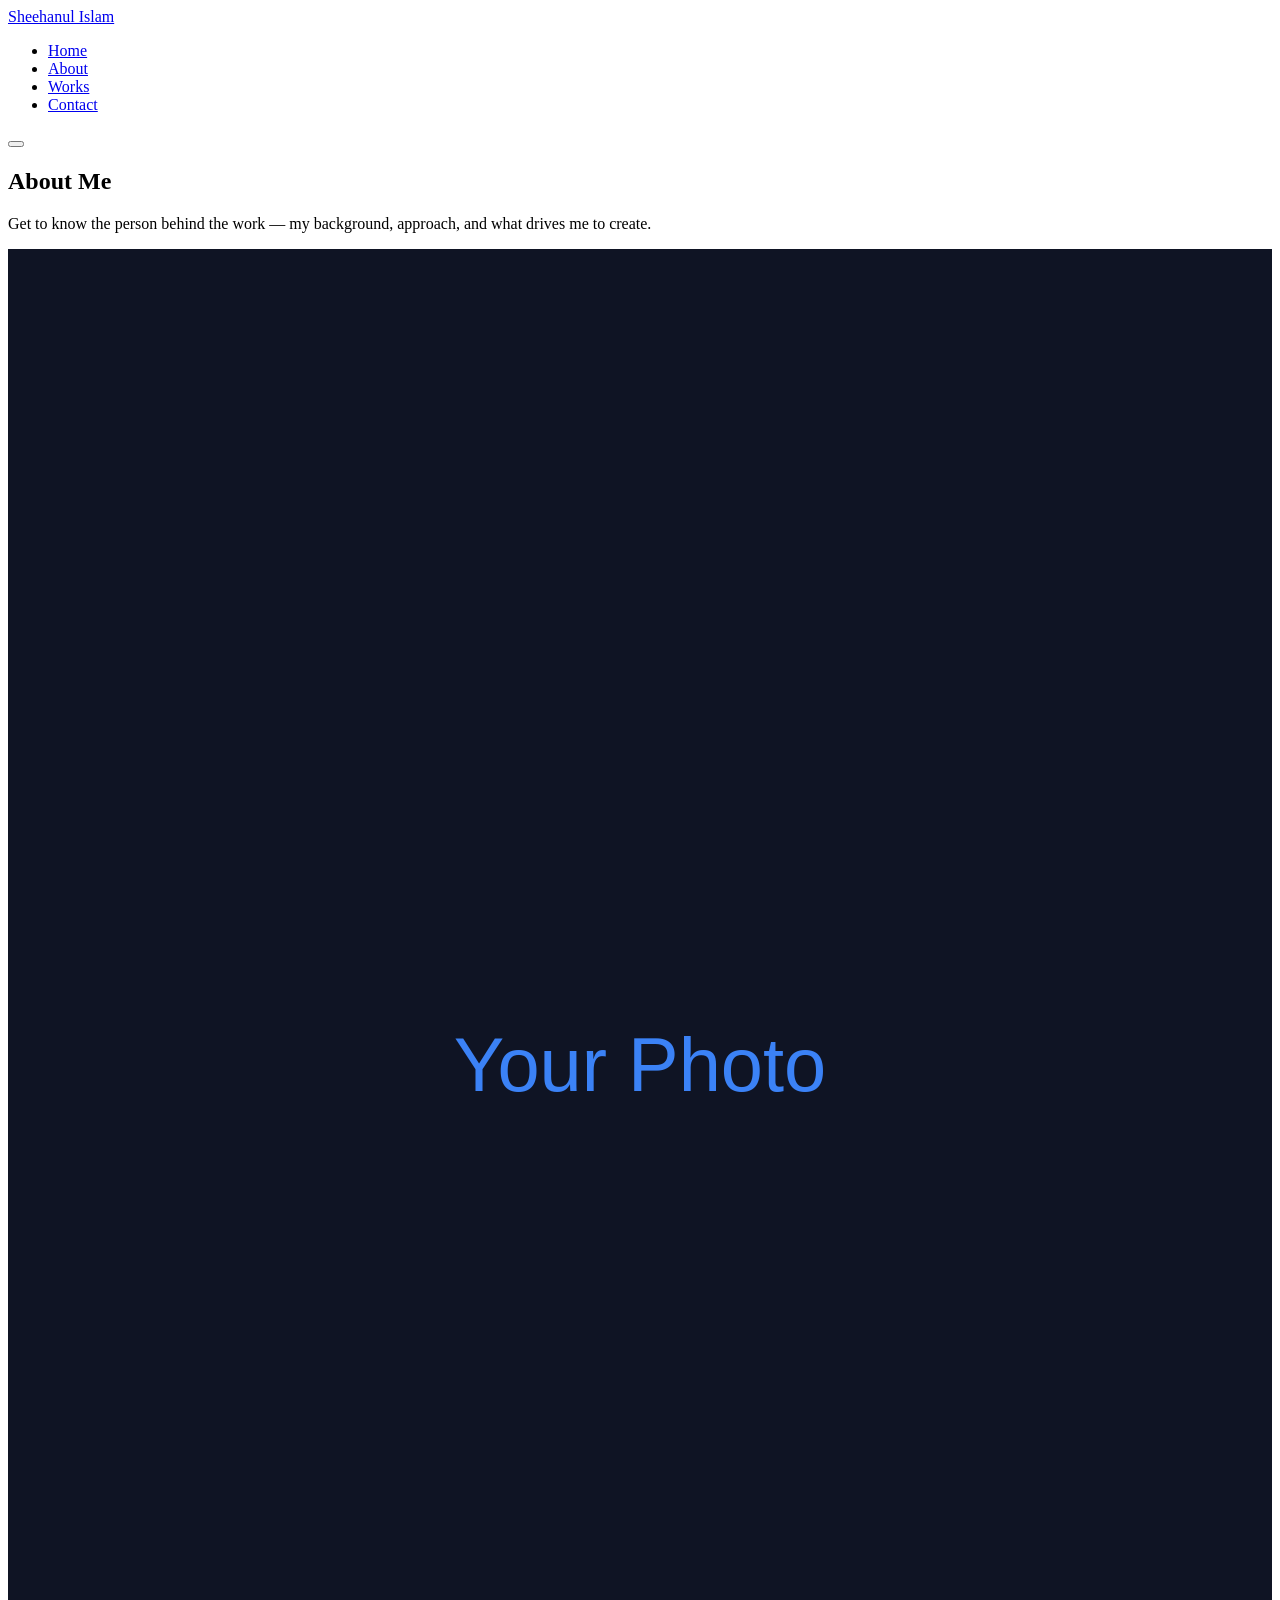
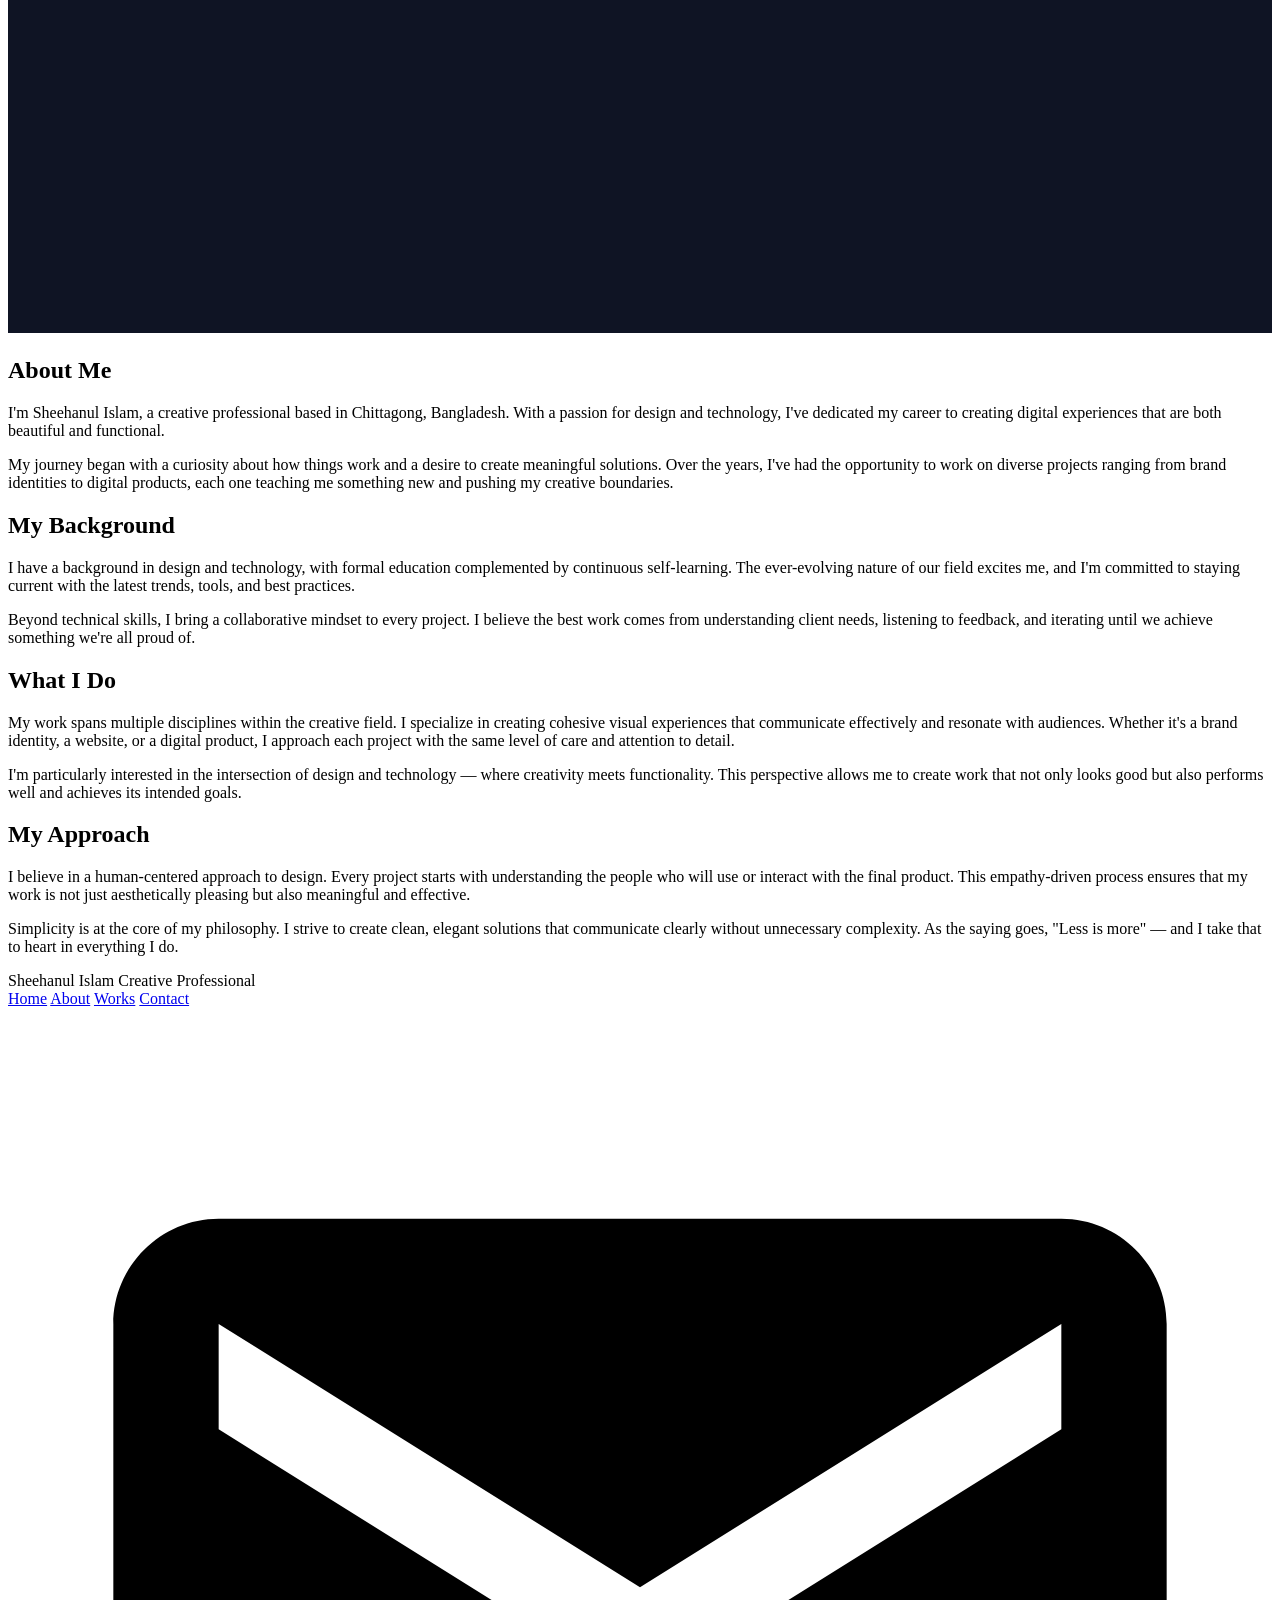
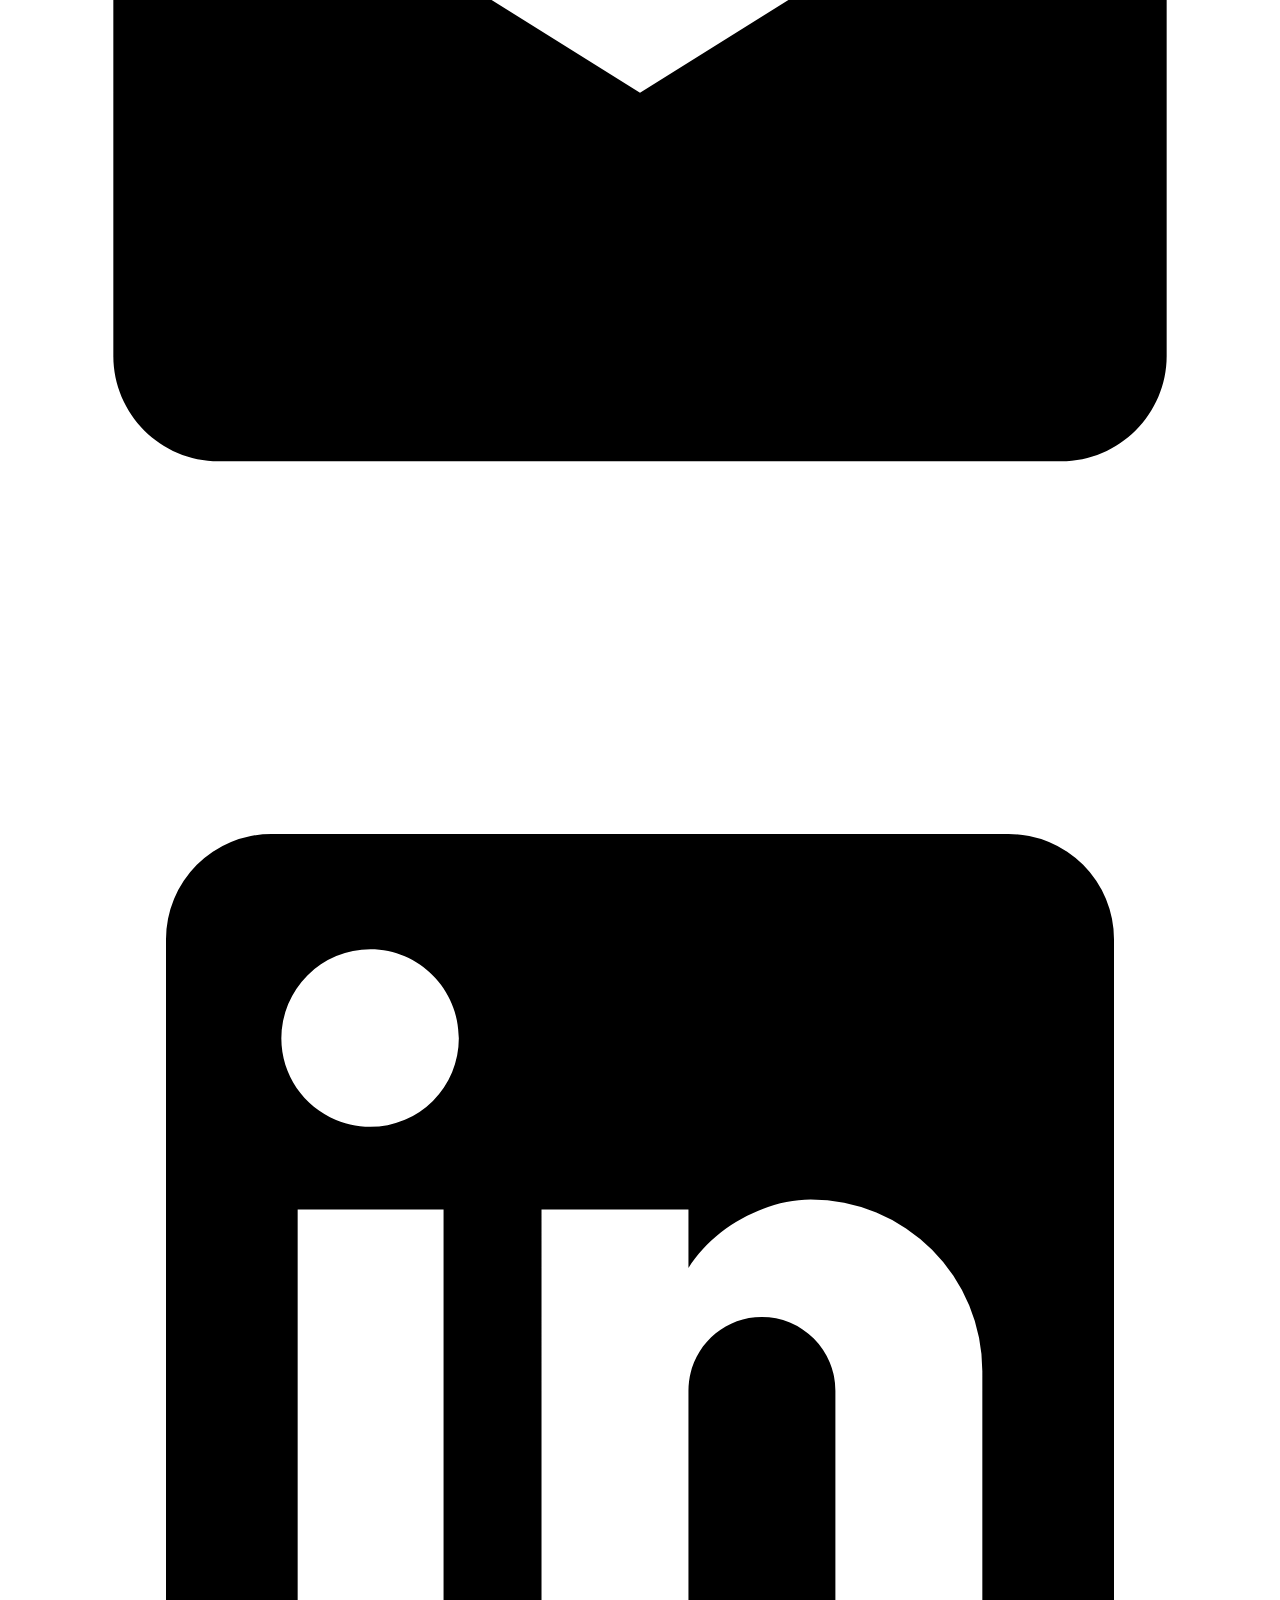
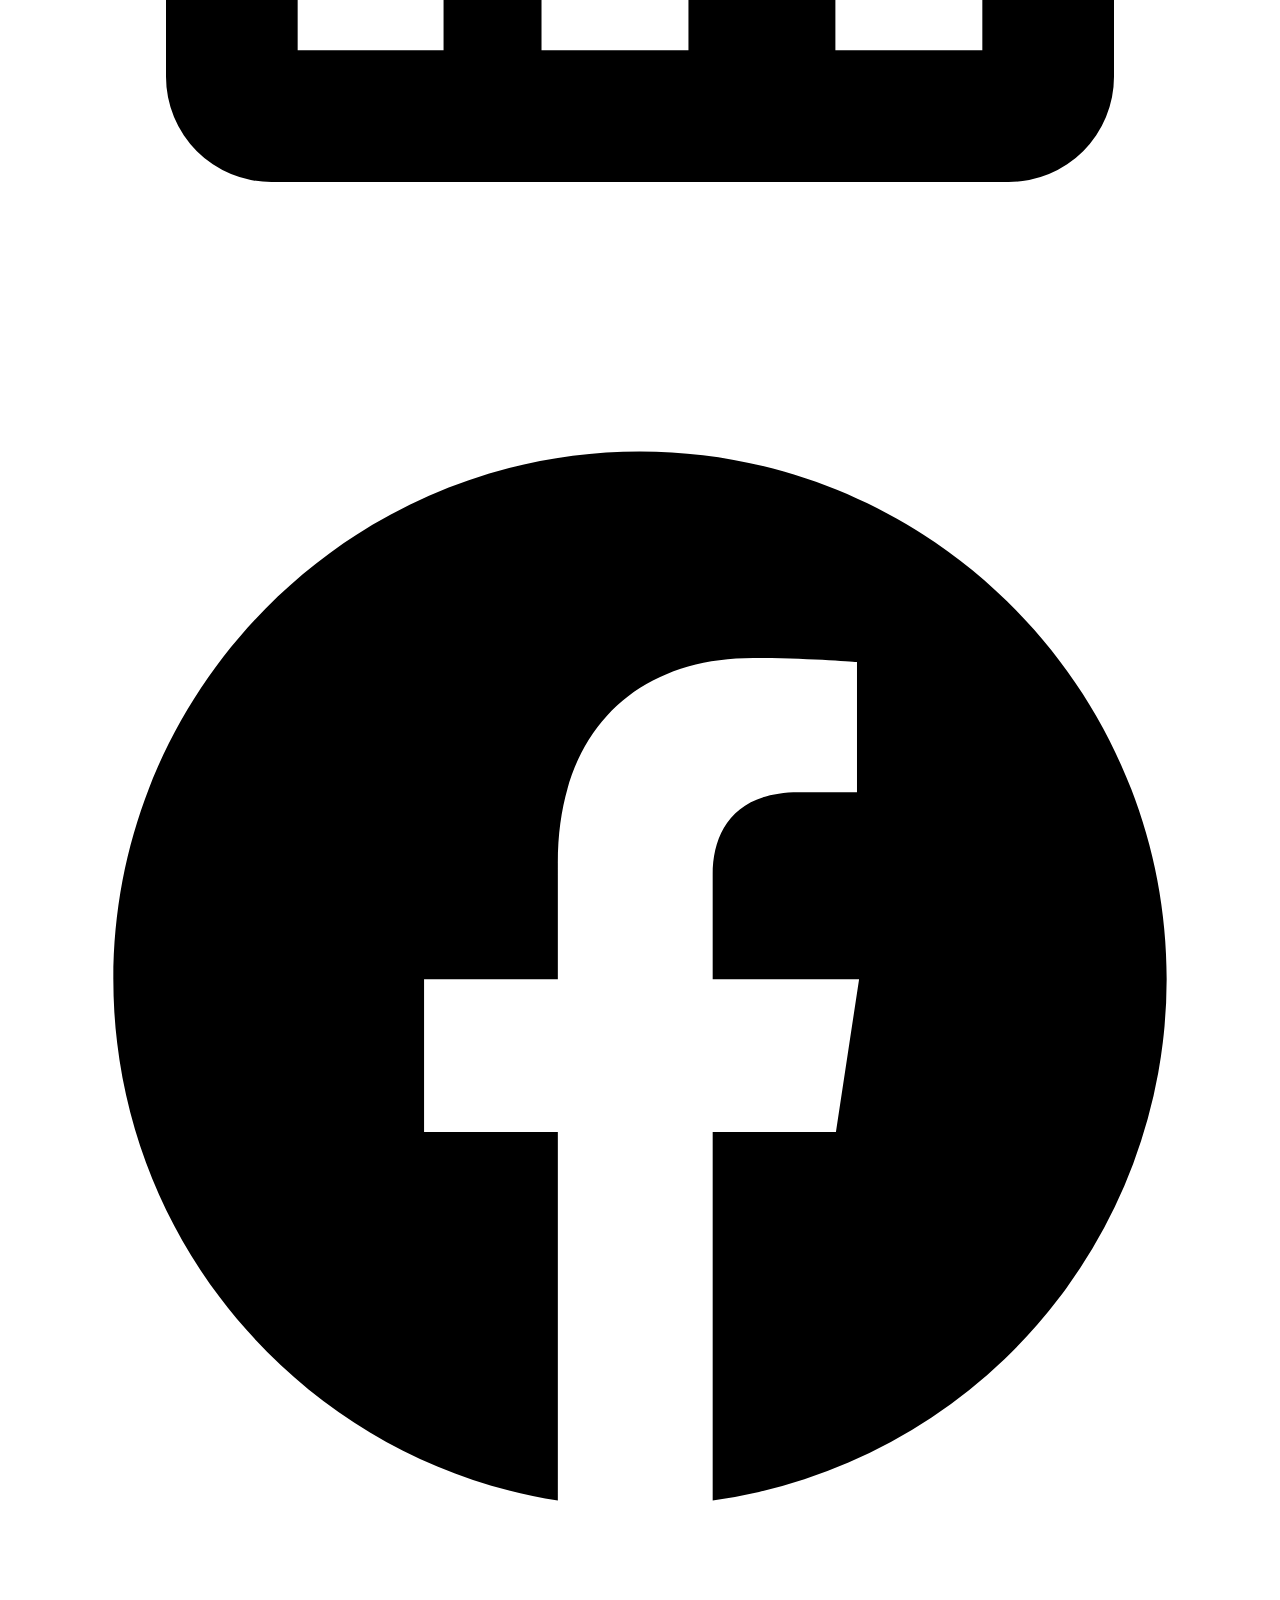
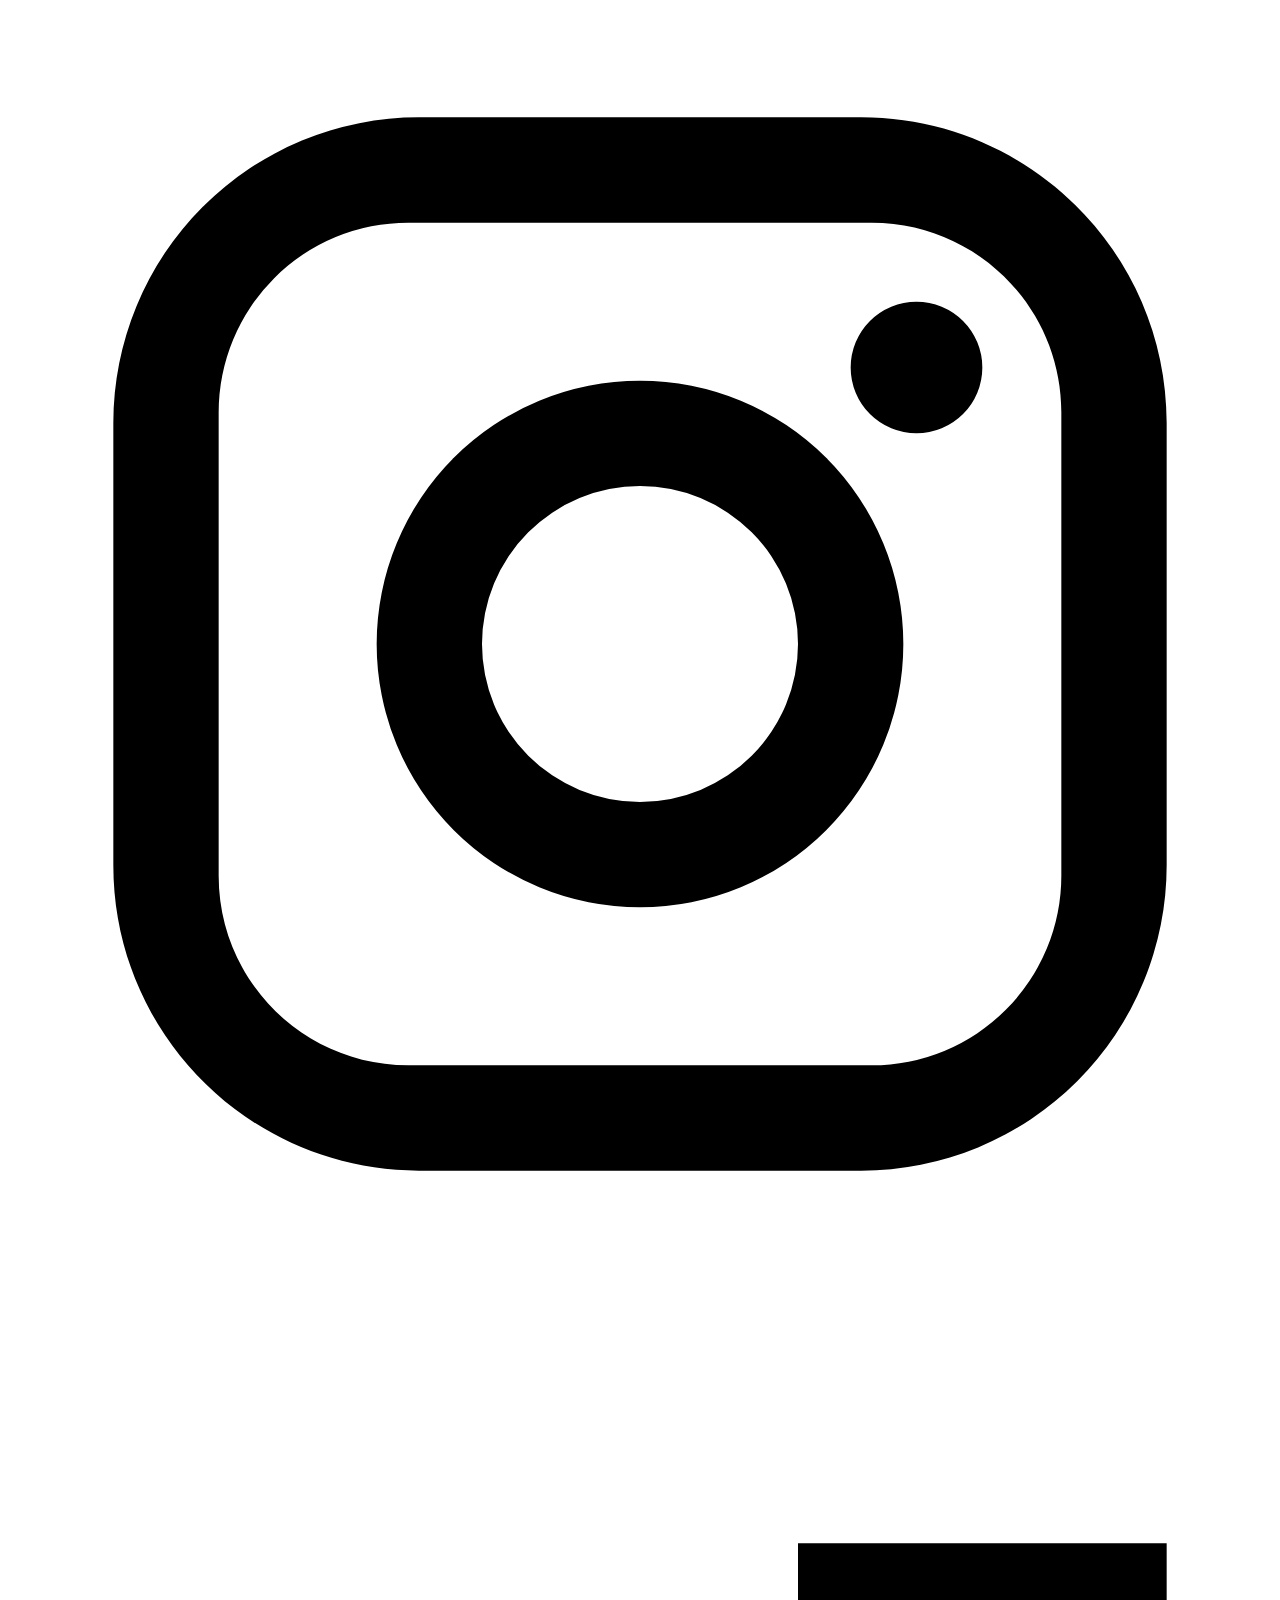
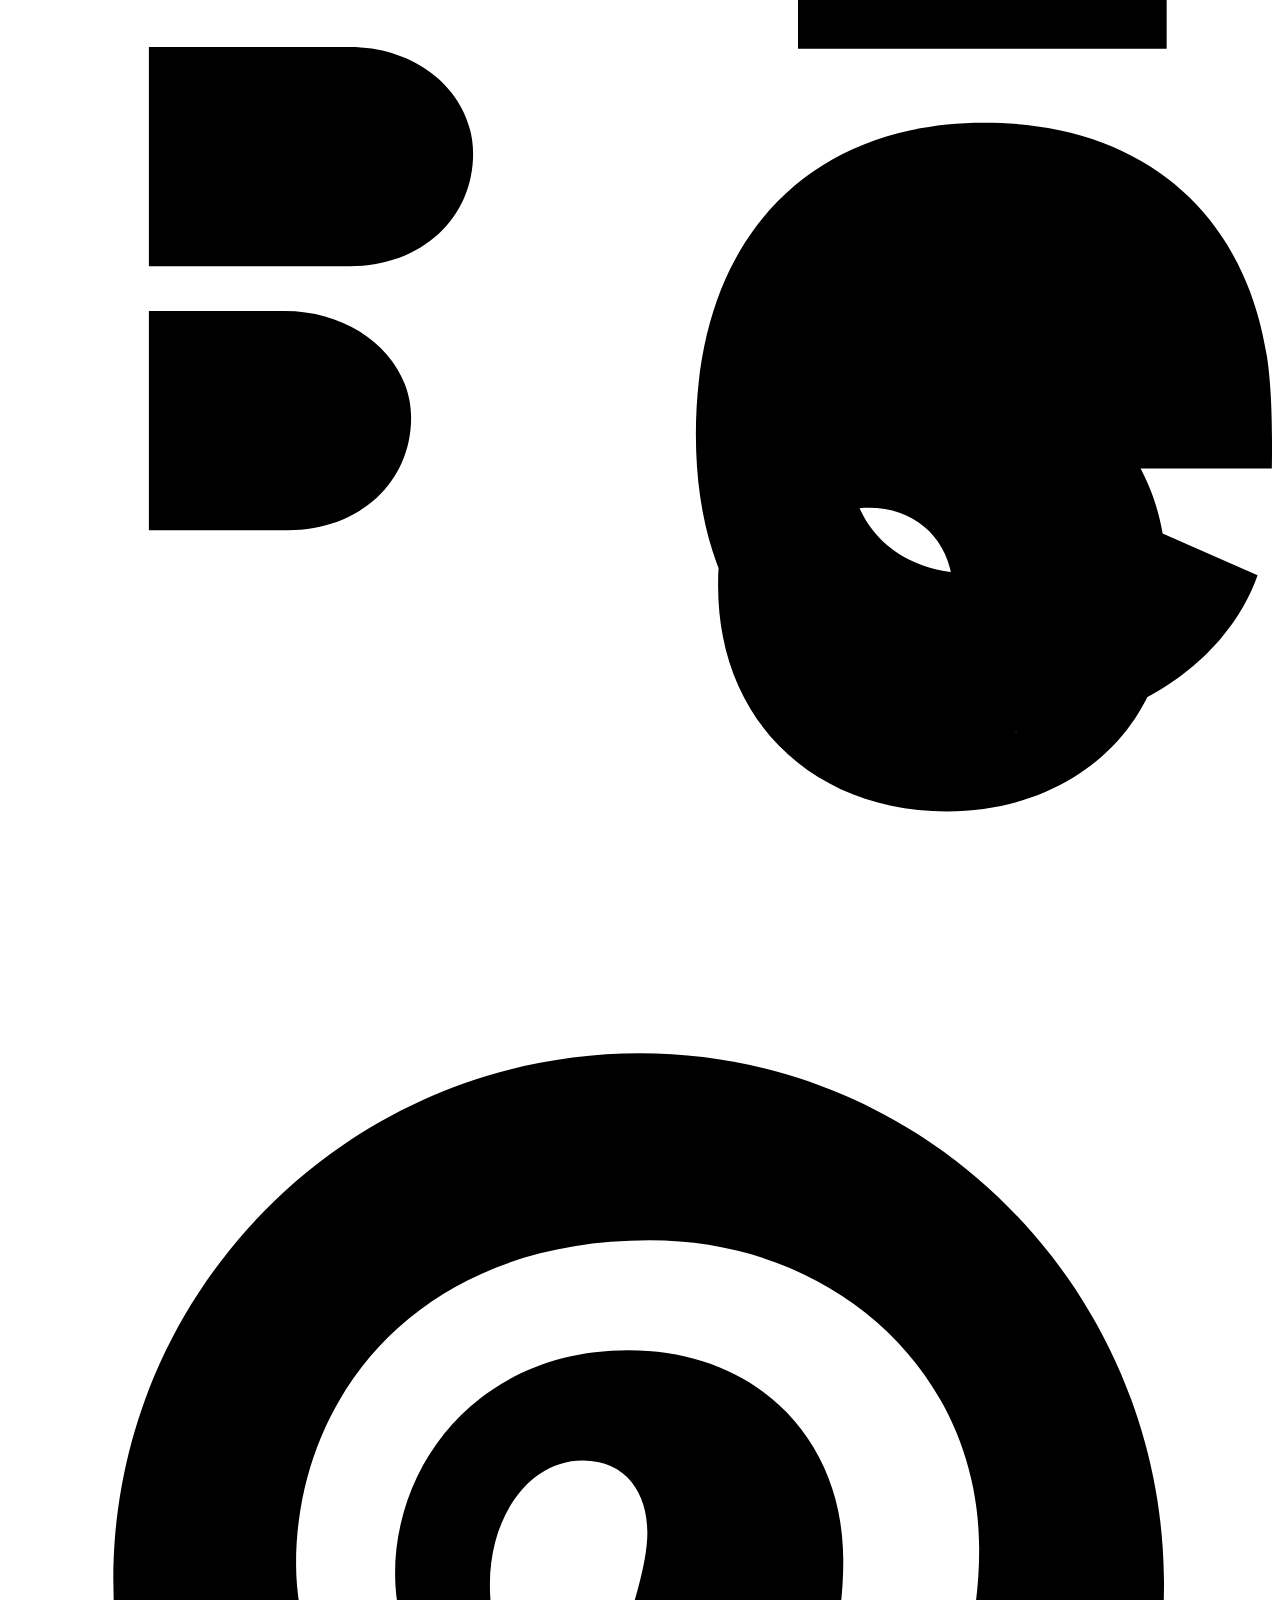
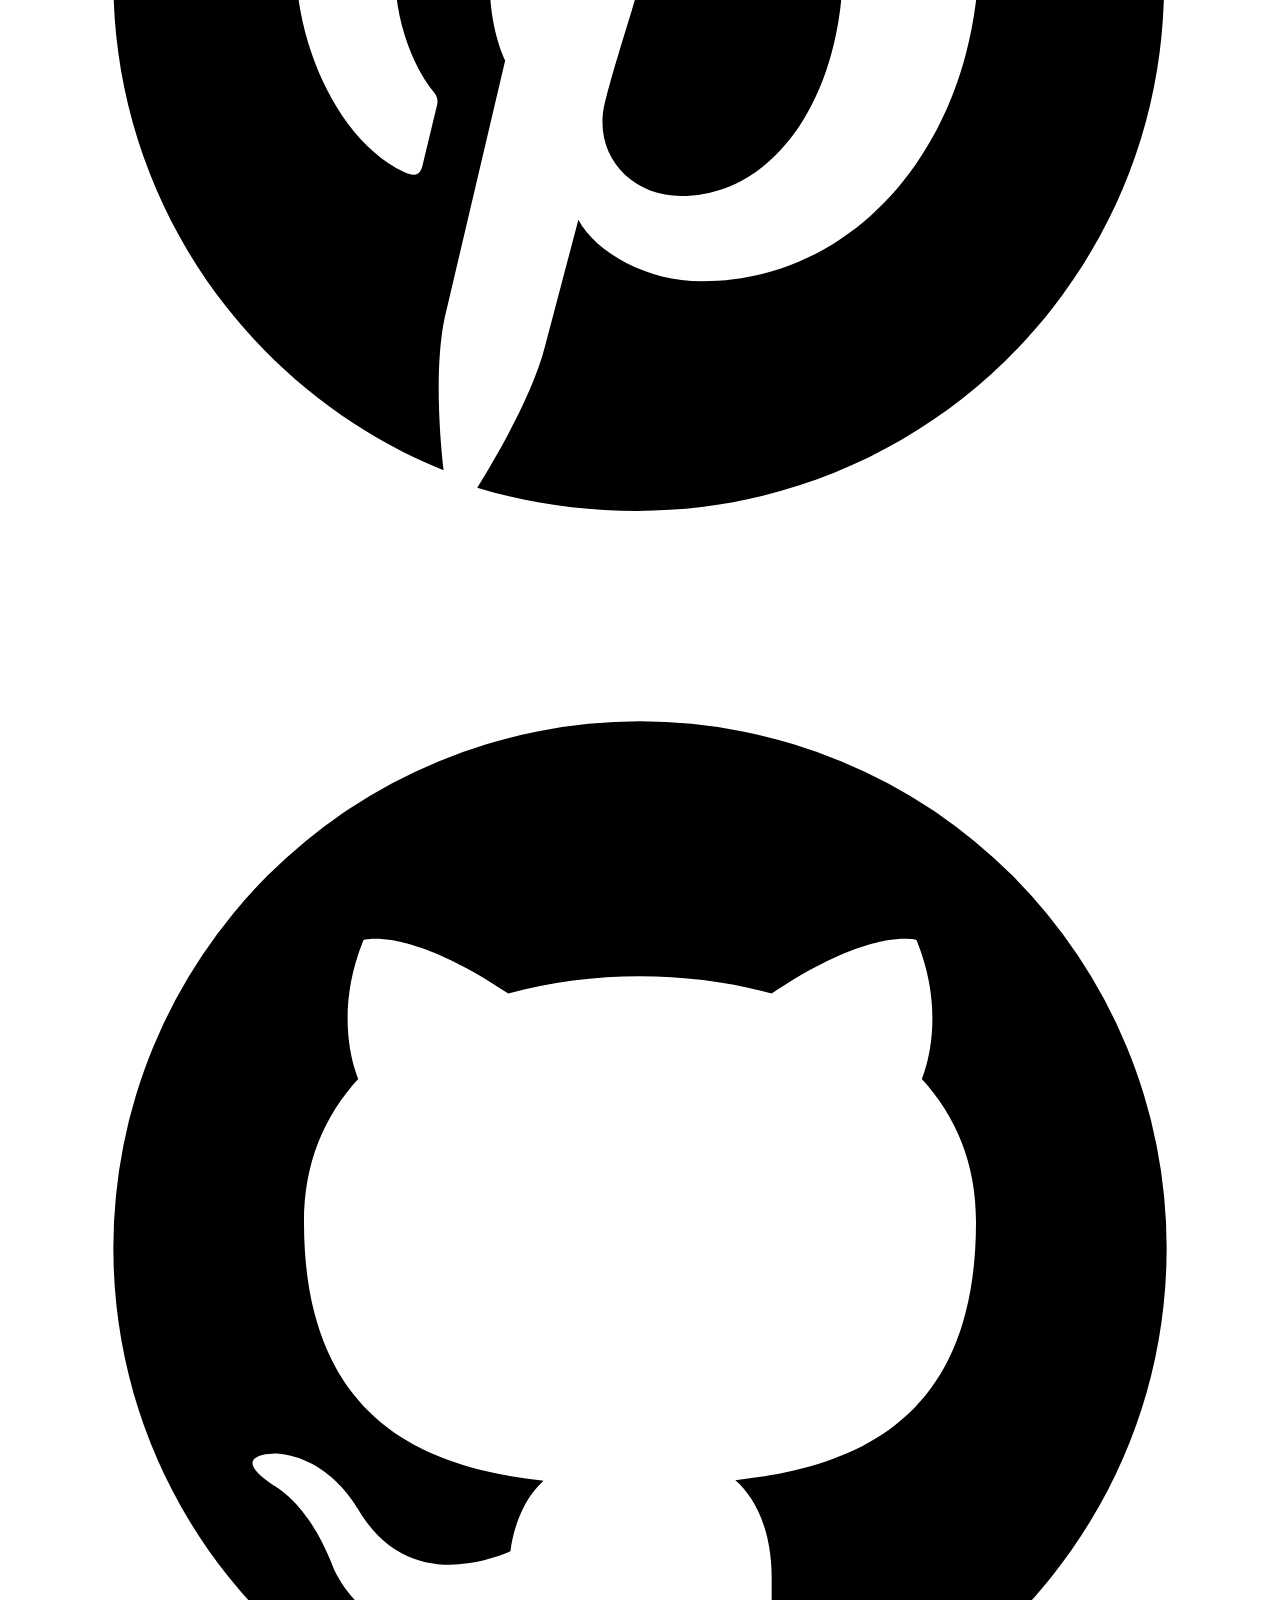
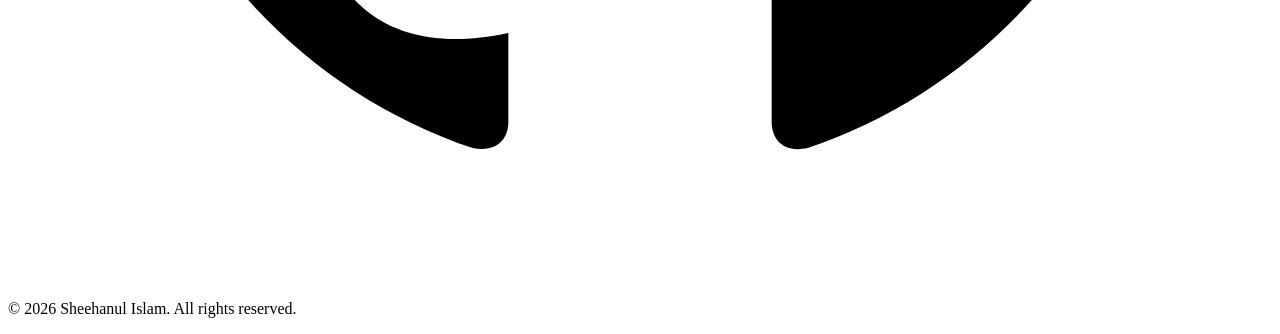
==== about.html @ 881a10f0 "Add files via upload" ====
<!DOCTYPE html>
<html lang="en">
<head>
  <meta charset="UTF-8">
  <meta name="viewport" content="width=device-width, initial-scale=1.0">
  <meta name="description" content="Learn more about Sheehanul Islam — a creative professional focused on design and technology.">
  <title>About — Sheehanul Islam</title>
  
  <!-- Fonts -->
  <link rel="preconnect" href="https://fonts.googleapis.com">
  <link rel="preconnect" href="https://fonts.gstatic.com" crossorigin>
  <link href="https://fonts.googleapis.com/css2?family=Inter:wght@400;500;600;700&display=swap" rel="stylesheet">
  
  <!-- Styles -->
  <link rel="stylesheet" href="css/base.css">
  <link rel="stylesheet" href="css/components.css">
  <link rel="stylesheet" href="css/pages.css">
</head>
<body>
  <!-- ========== HEADER ========== -->
  <header class="header">
    <div class="container header-inner">
      <a href="index.html" class="logo">Sheehanul Islam</a>
      <nav class="nav" aria-label="Main navigation">
        <ul class="nav-list">
          <li><a href="index.html" class="nav-link">Home</a></li>
          <li><a href="about.html" class="nav-link active">About</a></li>
          <li><a href="works.html" class="nav-link">Works</a></li>
          <li><a href="contact.html" class="nav-link">Contact</a></li>
        </ul>
      </nav>
      <button class="menu-toggle" aria-label="Toggle menu" aria-expanded="false">
        <span></span>
        <span></span>
        <span></span>
      </button>
    </div>
  </header>
  <!-- ========== END HEADER ========== -->

  <!-- ========== MAIN CONTENT ========== -->
  <main class="about-page">
    
    <!-- ===== ABOUT HERO ===== -->
    <section class="about-hero section">
      <div class="container">
        <h1 class="about-hero-title">About Me</h1>
        <p class="about-hero-text">
          Get to know the person behind the work — my background, approach, and what drives me to create.
        </p>
      </div>
    </section>
    <!-- ===== END ABOUT HERO ===== -->

    <!-- ===== ABOUT CONTENT ===== -->
    <section class="section">
      <div class="container about-content">
        <div class="about-image">
          <img src="images/sheehanimg1.jpg" alt="Sheehanul Islam" onerror="this.src='data:image/svg+xml,%3Csvg xmlns=%22http://www.w3.org/2000/svg%22 viewBox=%220 0 400 533%22%3E%3Crect fill=%22%230f1424%22 width=%22400%22 height=%22533%22/%3E%3Ctext fill=%22%233b82f6%22 font-family=%22sans-serif%22 font-size=%2224%22 x=%2250%25%22 y=%2250%25%22 text-anchor=%22middle%22%3EYour Photo%3C/text%3E%3C/svg%3E'">
        </div>
        <div class="about-text-content">
          <div class="about-section">
            <h2 class="about-section-title">About Me</h2>
            <p class="about-section-text">
              I'm Sheehanul Islam, a creative professional based in Chittagong, Bangladesh. With a passion for design and technology, I've dedicated my career to creating digital experiences that are both beautiful and functional.
            </p>
            <p class="about-section-text">
              My journey began with a curiosity about how things work and a desire to create meaningful solutions. Over the years, I've had the opportunity to work on diverse projects ranging from brand identities to digital products, each one teaching me something new and pushing my creative boundaries.
            </p>
          </div>

          <div class="about-section">
            <h2 class="about-section-title">My Background</h2>
            <p class="about-section-text">
              I have a background in design and technology, with formal education complemented by continuous self-learning. The ever-evolving nature of our field excites me, and I'm committed to staying current with the latest trends, tools, and best practices.
            </p>
            <p class="about-section-text">
              Beyond technical skills, I bring a collaborative mindset to every project. I believe the best work comes from understanding client needs, listening to feedback, and iterating until we achieve something we're all proud of.
            </p>
          </div>

          <div class="about-section">
            <h2 class="about-section-title">What I Do</h2>
            <p class="about-section-text">
              My work spans multiple disciplines within the creative field. I specialize in creating cohesive visual experiences that communicate effectively and resonate with audiences. Whether it's a brand identity, a website, or a digital product, I approach each project with the same level of care and attention to detail.
            </p>
            <p class="about-section-text">
              I'm particularly interested in the intersection of design and technology — where creativity meets functionality. This perspective allows me to create work that not only looks good but also performs well and achieves its intended goals.
            </p>
          </div>

          <div class="about-section">
            <h2 class="about-section-title">My Approach</h2>
            <p class="about-section-text">
              I believe in a human-centered approach to design. Every project starts with understanding the people who will use or interact with the final product. This empathy-driven process ensures that my work is not just aesthetically pleasing but also meaningful and effective.
            </p>
            <p class="about-section-text">
              Simplicity is at the core of my philosophy. I strive to create clean, elegant solutions that communicate clearly without unnecessary complexity. As the saying goes, "Less is more" — and I take that to heart in everything I do.
            </p>
          </div>
        </div>
      </div>
    </section>
    <!-- ===== END ABOUT CONTENT ===== -->

  </main>
  <!-- ========== END MAIN CONTENT ========== -->

  <!-- ========== FOOTER ========== -->
  <footer class="footer">
    <div class="container footer-inner">
      <div class="footer-brand">
        <span class="footer-name">Sheehanul Islam</span>
        <span class="footer-tagline">Creative Professional</span>
      </div>
      <nav class="footer-nav" aria-label="Footer navigation">
        <a href="index.html" class="footer-link">Home</a>
        <a href="about.html" class="footer-link">About</a>
        <a href="works.html" class="footer-link">Works</a>
        <a href="contact.html" class="footer-link">Contact</a>
      </nav>
      <div class="footer-social">
        <a href="mailto:sheehaanulislam@gmail.com" class="footer-social-link" aria-label="Email">
          <svg viewBox="0 0 24 24"><path d="M20 4H4c-1.1 0-2 .9-2 2v12c0 1.1.9 2 2 2h16c1.1 0 2-.9 2-2V6c0-1.1-.9-2-2-2zm0 4l-8 5-8-5V6l8 5 8-5v2z"/></svg>
        </a>
        <a href="https://linkedin.com/in/sheehaan-ul-islam-a17b7b3b1?utm_source=share_via&utm_content=profile&utm_medium=member_android" class="footer-social-link" aria-label="LinkedIn" target="_blank" rel="noopener noreferrer">
          <svg viewBox="0 0 24 24"><path d="M19 3a2 2 0 0 1 2 2v14a2 2 0 0 1-2 2H5a2 2 0 0 1-2-2V5a2 2 0 0 1 2-2h14m-.5 15.5v-5.3a3.26 3.26 0 0 0-3.26-3.26c-.85 0-1.84.52-2.32 1.3v-1.11h-2.79v8.37h2.79v-4.93c0-.77.62-1.4 1.39-1.4a1.4 1.4 0 0 1 1.4 1.4v4.93h2.79M6.88 8.56a1.68 1.68 0 0 0 1.68-1.68c0-.93-.75-1.69-1.68-1.69a1.69 1.69 0 0 0-1.69 1.69c0 .93.76 1.68 1.69 1.68m1.39 9.94v-8.37H5.5v8.37h2.77z"/></svg>
        </a>
        <a href="https://facebook.com/share/19DySCuioT/" class="footer-social-link" aria-label="Facebook" target="_blank" rel="noopener noreferrer">
          <svg viewBox="0 0 24 24"><path d="M12 2.04C6.5 2.04 2 6.53 2 12.06C2 17.06 5.66 21.21 10.44 21.96V14.96H7.9V12.06H10.44V9.85C10.44 7.34 11.93 5.96 14.15 5.96C15.21 5.96 16.12 6.04 16.12 6.04V8.51H15.01C13.77 8.51 13.38 9.28 13.38 10.07V12.06H16.16L15.72 14.96H13.38V21.96A10 10 0 0 0 22 12.06C22 6.53 17.5 2.04 12 2.04Z"/></svg>
        </a>
        <a href="https://instagram.com/sheehan.rn?stkn=cGFqeDJleHdrN3Bo" class="footer-social-link" aria-label="Instagram" target="_blank" rel="noopener noreferrer">
          <svg viewBox="0 0 24 24"><path d="M7.8 2h8.4C19.4 2 22 4.6 22 7.8v8.4a5.8 5.8 0 0 1-5.8 5.8H7.8C4.6 22 2 19.4 2 16.2V7.8A5.8 5.8 0 0 1 7.8 2m-.2 2A3.6 3.6 0 0 0 4 7.6v8.8C4 18.39 5.61 20 7.6 20h8.8a3.6 3.6 0 0 0 3.6-3.6V7.6C20 5.61 18.39 4 16.4 4H7.6m9.65 1.5a1.25 1.25 0 0 1 1.25 1.25A1.25 1.25 0 0 1 17.25 8 1.25 1.25 0 0 1 16 6.75a1.25 1.25 0 0 1 1.25-1.25M12 7a5 5 0 0 1 5 5 5 5 0 0 1-5 5 5 5 0 0 1-5-5 5 5 0 0 1 5-5m0 2a3 3 0 0 0-3 3 3 3 0 0 0 3 3 3 3 0 0 0 3-3 3 3 0 0 0-3-3z"/></svg>
        </a>
        <a href="https://behance.net/sheehaanulislamrne/projects" class="footer-social-link" aria-label="Behance" target="_blank" rel="noopener noreferrer">
          <svg viewBox="0 0 24 24"><path d="M22 7h-7V5h7v2zm1.726 10c-.442 1.297-2.029 3-5.101 3-3.074 0-5.564-1.729-5.564-5.675 0-3.91 2.325-5.92 5.466-5.92 3.082 0 4.964 1.782 5.375 4.426.078.506.109 1.188.095 2.14H15.97c.13 1.211.994 1.997 2.396 1.997.834 0 1.504-.325 1.873-.837h1.511zM7.654 14.006c0 1.21-.968 2.136-2.342 2.136H2.675V11.98h2.582c1.335 0 2.397.906 2.397 2.026zm1.177-5.012c0 1.21-.968 2.136-2.342 2.136H2.675V6.968h3.814c1.335 0 2.342.906 2.342 2.026zM22 17h-4.083c-.136-.752-.726-1.282-1.574-1.282-.973 0-1.764.68-1.764 1.764 0 1.084.791 1.764 1.764 1.764.848 0 1.438-.53 1.574-1.282H22c-.167 2.053-1.883 3.518-4.177 3.518-2.457 0-4.34-1.656-4.34-4.282 0-2.626 1.904-4.282 4.34-4.282 2.435 0 4.151 1.656 4.177 4.082z"/></svg>
        </a>
        <a href="https://pinterest.com/3ZPcRfamb" class="footer-social-link" aria-label="Pinterest" target="_blank" rel="noopener noreferrer">
          <svg viewBox="0 0 24 24"><path d="M12 2C6.48 2 2 6.48 2 12c0 4.21 2.59 7.82 6.27 9.31-.09-.8-.16-2.02.02-2.89l1.15-4.89s-.29-.58-.29-1.44c0-1.35.78-2.36 1.76-2.36.83 0 1.23.62 1.23 1.37 0 .83-.53 2.08-.81 3.24-.23.97.49 1.76 1.45 1.76 1.74 0 3.08-1.83 3.08-4.48 0-2.34-1.68-3.98-4.08-3.98-2.79 0-4.43 2.09-4.43 4.25 0 .84.32 1.74.73 2.23.08.1.09.18.06.28l-.27 1.12c-.04.18-.15.22-.34.13-1.27-.59-2.06-2.45-2.06-3.94 0-3.21 2.33-6.16 6.71-6.16 3.52 0 6.26 2.51 6.26 5.86 0 3.5-2.21 6.31-5.27 6.31-1.03 0-2-.54-2.34-1.17l-.64 2.43c-.23.88-.86 1.98-1.28 2.66.96.29 1.98.44 3.04.44 5.52 0 10-4.48 10-10S17.52 2 12 2z"/></svg>
        </a>
        <a href="https://github.com/Sheehaan" class="footer-social-link" aria-label="GitHub" target="_blank" rel="noopener noreferrer">
          <svg viewBox="0 0 24 24"><path d="M12 2A10 10 0 0 0 2 12c0 4.42 2.87 8.17 6.84 9.5.5.08.66-.23.66-.5v-1.69c-2.77.6-3.36-1.34-3.36-1.34-.46-1.16-1.11-1.47-1.11-1.47-.91-.62.07-.6.07-.6 1 .07 1.53 1.03 1.53 1.03.87 1.52 2.34 1.07 2.91.83.09-.65.35-1.09.63-1.34-2.22-.25-4.55-1.11-4.55-4.92 0-1.11.38-2 1.03-2.71-.1-.25-.45-1.29.1-2.64 0 0 .84-.27 2.75 1.02.79-.22 1.65-.33 2.5-.33.85 0 1.71.11 2.5.33 1.91-1.29 2.75-1.02 2.75-1.02.55 1.35.2 2.39.1 2.64.65.71 1.03 1.6 1.03 2.71 0 3.82-2.34 4.66-4.57 4.91.36.31.69.92.69 1.85V21c0 .27.16.59.67.5C19.14 20.16 22 16.42 22 12A10 10 0 0 0 12 2Z"/></svg>
        </a>
      </div>
      <p class="footer-copyright">© 2026 Sheehanul Islam. All rights reserved.</p>
    </div>
  </footer>
  <!-- ========== END FOOTER ========== -->

  <!-- ========== SCRIPTS ========== -->
  <script type="module" src="js/modal.js"></script>
  <script type="module" src="js/main.js"></script>
</body>
</html>
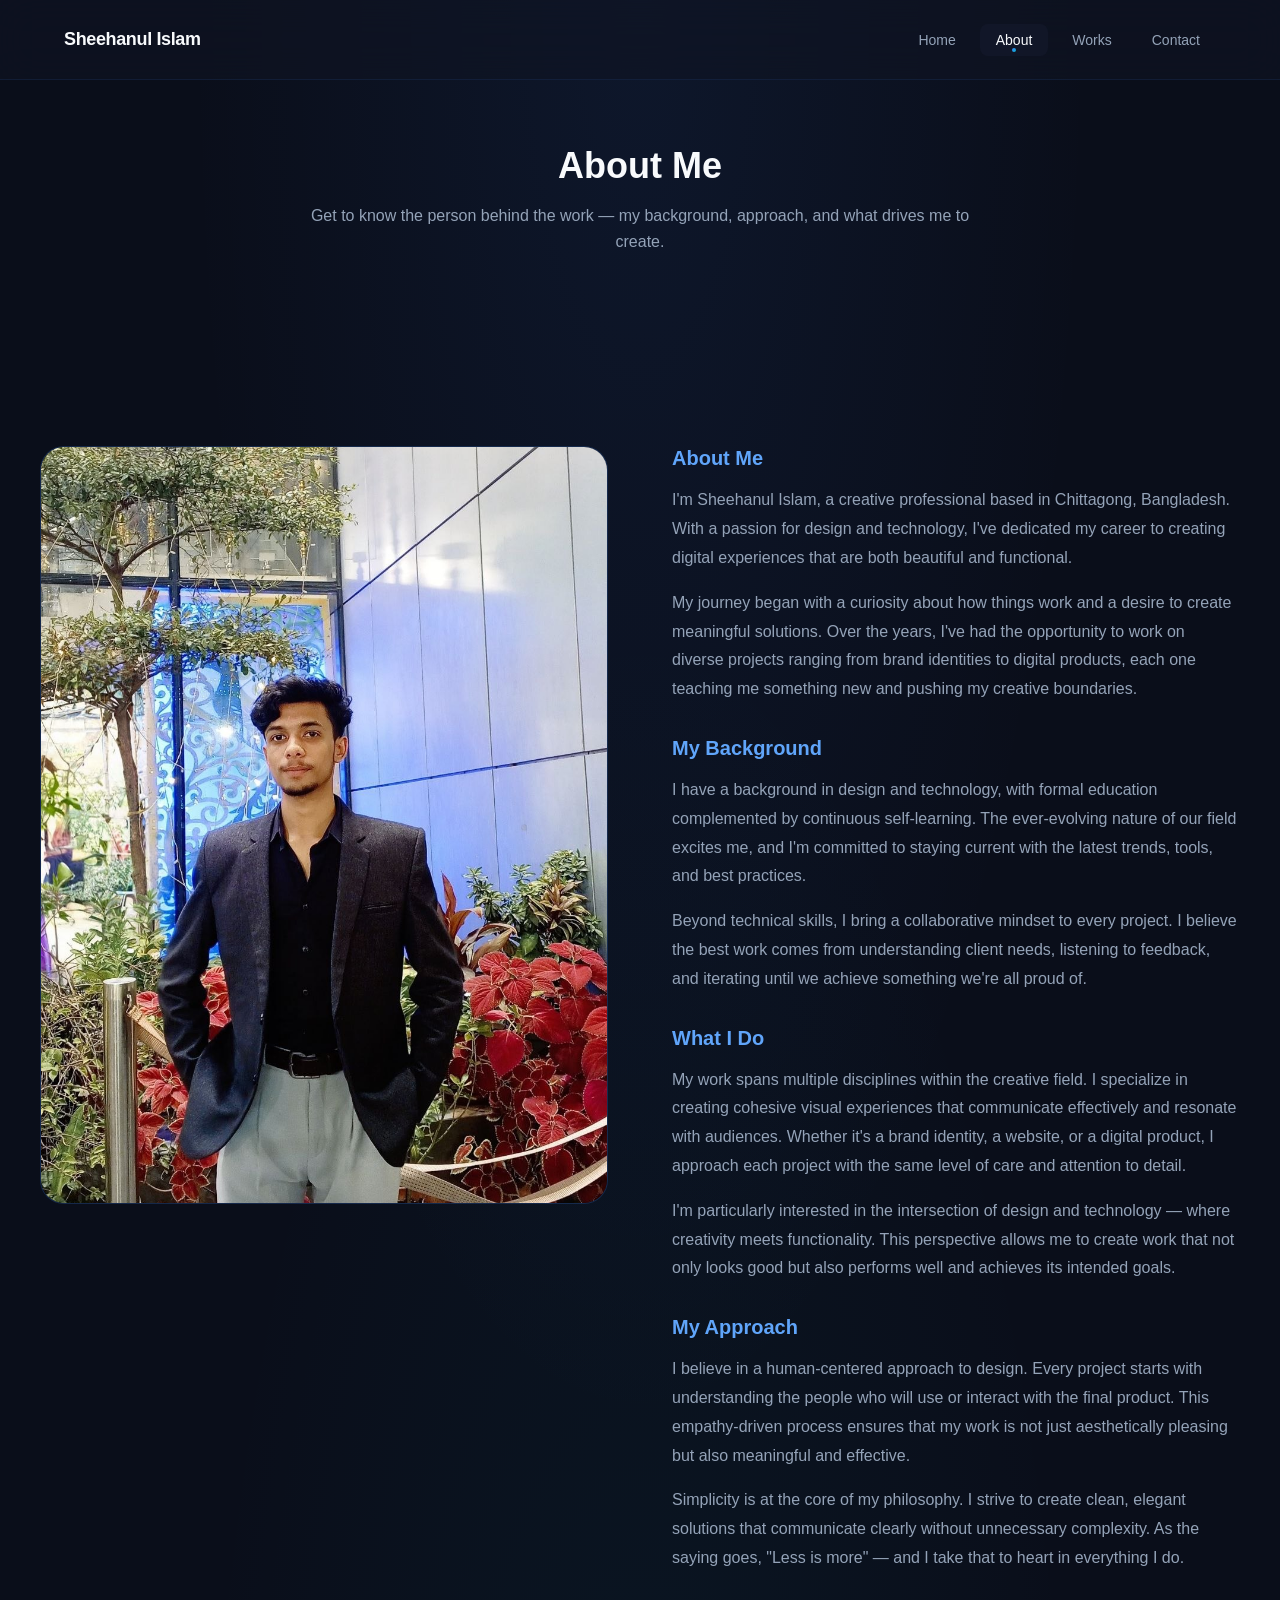
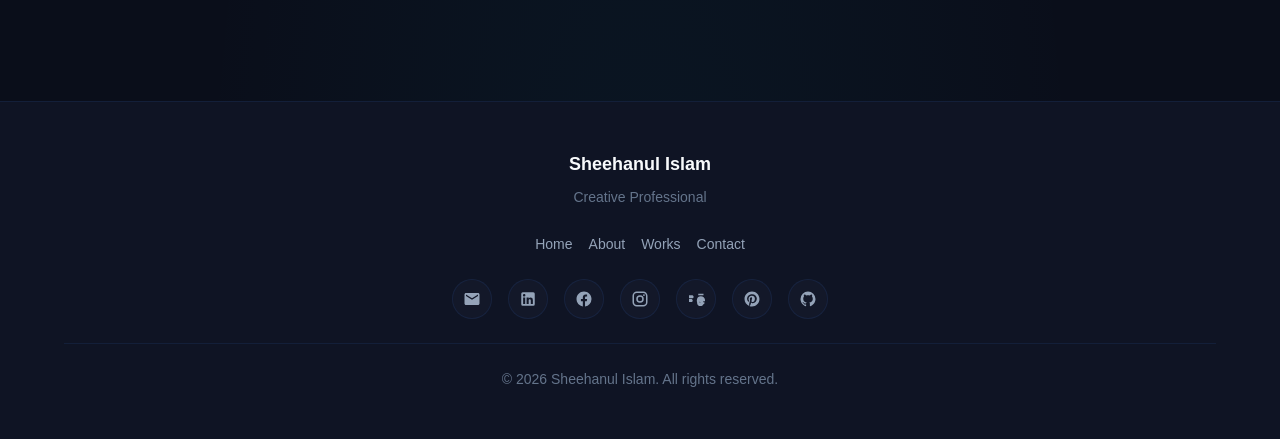
==== commit a68da3b2: "Update about.html" ====
--- a/about.html
+++ b/about.html
@@ -12,9 +12,9 @@
   <link href="https://fonts.googleapis.com/css2?family=Inter:wght@400;500;600;700&display=swap" rel="stylesheet">
   
   <!-- Styles -->
-  <link rel="stylesheet" href="css/base.css">
-  <link rel="stylesheet" href="css/components.css">
-  <link rel="stylesheet" href="css/pages.css">
+  <link rel="stylesheet" href="base.css">
+  <link rel="stylesheet" href="components.css">
+  <link rel="stylesheet" href="pages.css">
 </head>
 <body>
   <!-- ========== HEADER ========== -->
@@ -56,7 +56,7 @@
     <section class="section">
       <div class="container about-content">
         <div class="about-image">
-          <img src="images/sheehanimg1.jpg" alt="Sheehanul Islam" onerror="this.src='data:image/svg+xml,%3Csvg xmlns=%22http://www.w3.org/2000/svg%22 viewBox=%220 0 400 533%22%3E%3Crect fill=%22%230f1424%22 width=%22400%22 height=%22533%22/%3E%3Ctext fill=%22%233b82f6%22 font-family=%22sans-serif%22 font-size=%2224%22 x=%2250%25%22 y=%2250%25%22 text-anchor=%22middle%22%3EYour Photo%3C/text%3E%3C/svg%3E'">
+          <img src="sheehanimg1.jpg" alt="Sheehanul Islam" onerror="this.src='data:image/svg+xml,%3Csvg xmlns=%22http://www.w3.org/2000/svg%22 viewBox=%220 0 400 533%22%3E%3Crect fill=%22%230f1424%22 width=%22400%22 height=%22533%22/%3E%3Ctext fill=%22%233b82f6%22 font-family=%22sans-serif%22 font-size=%2224%22 x=%2250%25%22 y=%2250%25%22 text-anchor=%22middle%22%3EYour Photo%3C/text%3E%3C/svg%3E'">
         </div>
         <div class="about-text-content">
           <div class="about-section">
@@ -151,4 +151,4 @@
   <script type="module" src="js/modal.js"></script>
   <script type="module" src="js/main.js"></script>
 </body>
-</html>+</html>
--- a/base.css
+++ b/base.css
@@ -0,0 +1,206 @@
+/* ==========================================
+   BASE STYLES - Design System
+   ========================================== */
+
+/* CSS Variables - Easy to customize colors */
+:root {
+  /* Colors */
+  --color-bg-primary: #0a0e1a;
+  --color-bg-secondary: #0f1424;
+  --color-bg-glass: rgba(15, 20, 36, 0.6);
+  --color-bg-glass-light: rgba(25, 30, 50, 0.4);
+  
+  --color-primary: #3b82f6;
+  --color-primary-light: #60a5fa;
+  --color-secondary: #06b6d4;
+  --color-secondary-light: #22d3ee;
+  
+  --color-text-primary: #f8fafc;
+  --color-text-secondary: #94a3b8;
+  --color-text-muted: #64748b;
+  
+  --color-border: rgba(59, 130, 246, 0.2);
+  --color-border-light: rgba(59, 130, 246, 0.1);
+  
+  /* Gradients */
+  --gradient-primary: linear-gradient(135deg, #3b82f6 0%, #06b6d4 100%);
+  --gradient-subtle: linear-gradient(135deg, rgba(59, 130, 246, 0.1) 0%, rgba(6, 182, 212, 0.05) 100%);
+  --gradient-glow: radial-gradient(circle, rgba(59, 130, 246, 0.15) 0%, transparent 70%);
+  
+  /* Typography */
+  --font-family: 'Inter', -apple-system, BlinkMacSystemFont, 'Segoe UI', Roboto, sans-serif;
+  --font-size-xs: 0.75rem;
+  --font-size-sm: 0.875rem;
+  --font-size-base: 1rem;
+  --font-size-lg: 1.125rem;
+  --font-size-xl: 1.25rem;
+  --font-size-2xl: 1.5rem;
+  --font-size-3xl: 1.875rem;
+  --font-size-4xl: 2.25rem;
+  --font-size-5xl: 3rem;
+  
+  /* Spacing */
+  --spacing-xs: 0.25rem;
+  --spacing-sm: 0.5rem;
+  --spacing-md: 1rem;
+  --spacing-lg: 1.5rem;
+  --spacing-xl: 2rem;
+  --spacing-2xl: 3rem;
+  --spacing-3xl: 4rem;
+  
+  /* Border Radius */
+  --radius-sm: 0.375rem;
+  --radius-md: 0.5rem;
+  --radius-lg: 0.75rem;
+  --radius-xl: 1rem;
+  --radius-2xl: 1.5rem;
+  --radius-full: 9999px;
+  
+  /* Shadows */
+  --shadow-sm: 0 1px 2px 0 rgba(0, 0, 0, 0.05);
+  --shadow-md: 0 4px 6px -1px rgba(0, 0, 0, 0.1);
+  --shadow-lg: 0 10px 15px -3px rgba(0, 0, 0, 0.1);
+  --shadow-glow: 0 0 40px rgba(59, 130, 246, 0.15);
+  --shadow-glow-strong: 0 0 60px rgba(59, 130, 246, 0.25);
+  
+  /* Transitions */
+  --transition-fast: 150ms ease;
+  --transition-base: 250ms ease;
+  --transition-slow: 350ms ease;
+  
+  /* Layout */
+  --header-height: 80px;
+  --container-max: 1200px;
+  --container-narrow: 800px;
+}
+
+/* Reset & Base */
+*,
+*::before,
+*::after {
+  box-sizing: border-box;
+  margin: 0;
+  padding: 0;
+}
+
+html {
+  scroll-behavior: smooth;
+  -webkit-font-smoothing: antialiased;
+  -moz-osx-font-smoothing: grayscale;
+}
+
+body {
+  font-family: var(--font-family);
+  font-size: var(--font-size-base);
+  line-height: 1.6;
+  color: var(--color-text-primary);
+  background-color: var(--color-bg-primary);
+  background-image: 
+    radial-gradient(ellipse at top, rgba(59, 130, 246, 0.08) 0%, transparent 50%),
+    radial-gradient(ellipse at bottom, rgba(6, 182, 212, 0.05) 0%, transparent 50%);
+  min-height: 100vh;
+  overflow-x: hidden;
+}
+
+img {
+  max-width: 100%;
+  height: auto;
+  display: block;
+}
+
+a {
+  color: inherit;
+  text-decoration: none;
+  transition: color var(--transition-fast);
+}
+
+button {
+  font-family: inherit;
+  cursor: pointer;
+  border: none;
+  background: none;
+}
+
+ul, ol {
+  list-style: none;
+}
+
+/* Container */
+.container {
+  width: 100%;
+  max-width: var(--container-max);
+  margin: 0 auto;
+  padding: 0 var(--spacing-lg);
+}
+
+.container-narrow {
+  max-width: var(--container-narrow);
+}
+
+/* Section */
+.section {
+  padding: var(--spacing-3xl) 0;
+}
+
+@media (max-width: 768px) {
+  .section {
+    padding: var(--spacing-2xl) 0;
+  }
+}
+
+/* Typography */
+h1, h2, h3, h4, h5, h6 {
+  font-weight: 600;
+  line-height: 1.2;
+  color: var(--color-text-primary);
+}
+
+h1 {
+  font-size: var(--font-size-5xl);
+}
+
+h2 {
+  font-size: var(--font-size-4xl);
+}
+
+h3 {
+  font-size: var(--font-size-3xl);
+}
+
+h4 {
+  font-size: var(--font-size-2xl);
+}
+
+p {
+  color: var(--color-text-secondary);
+}
+
+.text-gradient {
+  background: var(--gradient-primary);
+  -webkit-background-clip: text;
+  -webkit-text-fill-color: transparent;
+  background-clip: text;
+}
+
+.text-center {
+  text-align: center;
+}
+
+/* Utility */
+.sr-only {
+  position: absolute;
+  width: 1px;
+  height: 1px;
+  padding: 0;
+  margin: -1px;
+  overflow: hidden;
+  clip: rect(0, 0, 0, 0);
+  white-space: nowrap;
+  border: 0;
+}
+
+/* Focus styles for accessibility */
+:focus-visible {
+  outline: 2px solid var(--color-primary);
+  outline-offset: 2px;
+}
--- a/components.css
+++ b/components.css
@@ -0,0 +1,600 @@
+/* ==========================================
+   COMPONENTS - Header, Footer, Cards, Buttons
+   ========================================== */
+
+/* ---------- Header / Navigation ---------- */
+.header {
+  position: fixed;
+  top: 0;
+  left: 0;
+  right: 0;
+  height: var(--header-height);
+  background: var(--color-bg-glass);
+  backdrop-filter: blur(20px);
+  -webkit-backdrop-filter: blur(20px);
+  border-bottom: 1px solid var(--color-border-light);
+  z-index: 1000;
+  transition: all var(--transition-base);
+}
+
+.header-inner {
+  height: 100%;
+  display: flex;
+  align-items: center;
+  justify-content: space-between;
+  gap: var(--spacing-xl);
+}
+
+.logo {
+  font-size: var(--font-size-lg);
+  font-weight: 600;
+  color: var(--color-text-primary);
+  letter-spacing: -0.02em;
+}
+
+.nav {
+  display: flex;
+  align-items: center;
+  gap: var(--spacing-md);
+}
+
+.nav-list {
+  display: flex;
+  align-items: center;
+  gap: var(--spacing-sm);
+}
+
+.nav-link {
+  padding: var(--spacing-sm) var(--spacing-md);
+  font-size: var(--font-size-sm);
+  color: var(--color-text-secondary);
+  border-radius: var(--radius-md);
+  transition: all var(--transition-fast);
+  position: relative;
+}
+
+.nav-link:hover {
+  color: var(--color-text-primary);
+  background: var(--color-bg-glass-light);
+}
+
+.nav-link.active {
+  color: var(--color-text-primary);
+  background: var(--color-bg-glass-light);
+}
+
+.nav-link.active::after {
+  content: '';
+  position: absolute;
+  bottom: 4px;
+  left: 50%;
+  transform: translateX(-50%);
+  width: 4px;
+  height: 4px;
+  background: var(--gradient-primary);
+  border-radius: var(--radius-full);
+}
+
+/* Mobile Menu Toggle */
+.menu-toggle {
+  display: none;
+  flex-direction: column;
+  gap: 5px;
+  padding: var(--spacing-sm);
+  z-index: 1001;
+}
+
+.menu-toggle span {
+  display: block;
+  width: 24px;
+  height: 2px;
+  background: var(--color-text-primary);
+  border-radius: var(--radius-full);
+  transition: all var(--transition-fast);
+}
+
+.menu-toggle.active span:nth-child(1) {
+  transform: rotate(45deg) translate(5px, 5px);
+}
+
+.menu-toggle.active span:nth-child(2) {
+  opacity: 0;
+}
+
+.menu-toggle.active span:nth-child(3) {
+  transform: rotate(-45deg) translate(7px, -6px);
+}
+
+/* Mobile Navigation */
+@media (max-width: 768px) {
+  .menu-toggle {
+    display: flex;
+  }
+  
+  .nav {
+    position: fixed;
+    top: 0;
+    right: -100%;
+    width: 100%;
+    height: 100vh;
+    background: var(--color-bg-primary);
+    flex-direction: column;
+    justify-content: center;
+    padding: var(--spacing-2xl);
+    transition: right var(--transition-slow);
+  }
+  
+  .nav.active {
+    right: 0;
+  }
+  
+  .nav-list {
+    flex-direction: column;
+    gap: var(--spacing-md);
+  }
+  
+  .nav-link {
+    font-size: var(--font-size-xl);
+    padding: var(--spacing-md) var(--spacing-lg);
+  }
+}
+
+/* ---------- Footer ---------- */
+.footer {
+  background: var(--color-bg-secondary);
+  border-top: 1px solid var(--color-border-light);
+  padding: var(--spacing-2xl) 0;
+}
+
+.footer-inner {
+  display: flex;
+  flex-direction: column;
+  align-items: center;
+  gap: var(--spacing-lg);
+  text-align: center;
+}
+
+.footer-brand {
+  display: flex;
+  flex-direction: column;
+  align-items: center;
+  gap: var(--spacing-sm);
+}
+
+.footer-name {
+  font-size: var(--font-size-lg);
+  font-weight: 600;
+  color: var(--color-text-primary);
+}
+
+.footer-tagline {
+  font-size: var(--font-size-sm);
+  color: var(--color-text-muted);
+}
+
+.footer-nav {
+  display: flex;
+  flex-wrap: wrap;
+  justify-content: center;
+  gap: var(--spacing-md);
+}
+
+.footer-link {
+  font-size: var(--font-size-sm);
+  color: var(--color-text-secondary);
+  transition: color var(--transition-fast);
+}
+
+.footer-link:hover {
+  color: var(--color-text-primary);
+}
+
+.footer-social {
+  display: flex;
+  gap: var(--spacing-md);
+}
+
+.footer-social-link {
+  display: flex;
+  align-items: center;
+  justify-content: center;
+  width: 40px;
+  height: 40px;
+  border-radius: var(--radius-full);
+  background: var(--color-bg-glass-light);
+  border: 1px solid var(--color-border-light);
+  transition: all var(--transition-fast);
+}
+
+.footer-social-link:hover {
+  background: var(--color-bg-glass);
+  border-color: var(--color-primary);
+  transform: translateY(-2px);
+}
+
+.footer-social-link svg {
+  width: 18px;
+  height: 18px;
+  fill: var(--color-text-secondary);
+  transition: fill var(--transition-fast);
+}
+
+.footer-social-link:hover svg {
+  fill: var(--color-primary);
+}
+
+.footer-copyright {
+  font-size: var(--font-size-sm);
+  color: var(--color-text-muted);
+  padding-top: var(--spacing-lg);
+  border-top: 1px solid var(--color-border-light);
+  width: 100%;
+}
+
+/* ---------- Glass Card ---------- */
+.glass-card {
+  background: var(--color-bg-glass);
+  backdrop-filter: blur(20px);
+  -webkit-backdrop-filter: blur(20px);
+  border: 1px solid var(--color-border);
+  border-radius: var(--radius-xl);
+  box-shadow: var(--shadow-md);
+  transition: all var(--transition-base);
+}
+
+.glass-card:hover {
+  border-color: var(--color-primary);
+  box-shadow: var(--shadow-glow);
+  transform: translateY(-4px);
+}
+
+/* ---------- Project Card ---------- */
+.project-card {
+  display: flex;
+  flex-direction: column;
+  overflow: hidden;
+  height: 100%;
+}
+
+.project-card-image {
+  position: relative;
+  aspect-ratio: 16 / 10;
+  overflow: hidden;
+  background: var(--color-bg-secondary);
+}
+
+.project-card-image img {
+  width: 100%;
+  height: 100%;
+  object-fit: cover;
+  transition: transform var(--transition-slow);
+}
+
+.project-card:hover .project-card-image img {
+  transform: scale(1.05);
+}
+
+.project-card-content {
+  display: flex;
+  flex-direction: column;
+  flex: 1;
+  padding: var(--spacing-lg);
+  gap: var(--spacing-sm);
+}
+
+.project-card-title {
+  font-size: var(--font-size-lg);
+  font-weight: 600;
+  color: var(--color-text-primary);
+}
+
+.project-card-description {
+  font-size: var(--font-size-sm);
+  color: var(--color-text-secondary);
+  flex: 1;
+}
+
+.project-card-link {
+  margin-top: auto;
+}
+
+/* ---------- Button ---------- */
+.btn {
+  display: inline-flex;
+  align-items: center;
+  justify-content: center;
+  gap: var(--spacing-sm);
+  padding: var(--spacing-md) var(--spacing-xl);
+  font-size: var(--font-size-sm);
+  font-weight: 500;
+  border-radius: var(--radius-lg);
+  transition: all var(--transition-fast);
+  white-space: nowrap;
+}
+
+.btn-primary {
+  background: var(--gradient-primary);
+  color: white;
+  box-shadow: 0 4px 14px rgba(59, 130, 246, 0.4);
+}
+
+.btn-primary:hover {
+  transform: translateY(-2px);
+  box-shadow: 0 6px 20px rgba(59, 130, 246, 0.5);
+}
+
+.btn-secondary {
+  background: var(--color-bg-glass-light);
+  color: var(--color-text-primary);
+  border: 1px solid var(--color-border);
+}
+
+.btn-secondary:hover {
+  background: var(--color-bg-glass);
+  border-color: var(--color-primary);
+}
+
+.btn-outline {
+  background: transparent;
+  color: var(--color-primary);
+  border: 1px solid var(--color-primary);
+}
+
+.btn-outline:hover {
+  background: var(--color-primary);
+  color: white;
+}
+
+.btn-full {
+  width: 100%;
+}
+
+/* ---------- Social Icons ---------- */
+.social-icons {
+  display: flex;
+  gap: var(--spacing-md);
+}
+
+.social-link {
+  display: flex;
+  align-items: center;
+  justify-content: center;
+  width: 44px;
+  height: 44px;
+  border-radius: var(--radius-full);
+  background: var(--color-bg-glass-light);
+  border: 1px solid var(--color-border-light);
+  transition: all var(--transition-fast);
+}
+
+.social-link:hover {
+  background: var(--color-bg-glass);
+  border-color: var(--color-primary);
+  transform: translateY(-2px);
+  box-shadow: var(--shadow-glow);
+}
+
+.social-link svg {
+  width: 20px;
+  height: 20px;
+  fill: var(--color-text-secondary);
+  transition: fill var(--transition-fast);
+}
+
+.social-link:hover svg {
+  fill: var(--color-primary);
+}
+
+/* ---------- Form Elements ---------- */
+.form-group {
+  display: flex;
+  flex-direction: column;
+  gap: var(--spacing-sm);
+  margin-bottom: var(--spacing-lg);
+}
+
+.form-label {
+  font-size: var(--font-size-sm);
+  font-weight: 500;
+  color: var(--color-text-primary);
+}
+
+.form-input,
+.form-textarea {
+  width: 100%;
+  padding: var(--spacing-md) var(--spacing-lg);
+  font-size: var(--font-size-base);
+  font-family: inherit;
+  color: var(--color-text-primary);
+  background: var(--color-bg-glass-light);
+  border: 1px solid var(--color-border);
+  border-radius: var(--radius-lg);
+  transition: all var(--transition-fast);
+}
+
+.form-input::placeholder,
+.form-textarea::placeholder {
+  color: var(--color-text-muted);
+}
+
+.form-input:focus,
+.form-textarea:focus {
+  outline: none;
+  border-color: var(--color-primary);
+  box-shadow: 0 0 0 3px rgba(59, 130, 246, 0.1);
+}
+
+.form-input.error,
+.form-textarea.error {
+  border-color: #ef4444;
+}
+
+.form-error {
+  font-size: var(--font-size-xs);
+  color: #ef4444;
+  display: none;
+}
+
+.form-input.error + .form-error,
+.form-textarea.error + .form-error {
+  display: block;
+}
+
+.form-textarea {
+  min-height: 150px;
+  resize: vertical;
+}
+
+.form-message {
+  padding: var(--spacing-md) var(--spacing-lg);
+  border-radius: var(--radius-lg);
+  font-size: var(--font-size-sm);
+  display: none;
+}
+
+.form-message.success {
+  display: block;
+  background: rgba(34, 197, 94, 0.1);
+  border: 1px solid rgba(34, 197, 94, 0.3);
+  color: #22c55e;
+}
+
+.form-message.error {
+  display: block;
+  background: rgba(239, 68, 68, 0.1);
+  border: 1px solid rgba(239, 68, 68, 0.3);
+  color: #ef4444;
+}
+
+/* ---------- Modal ---------- */
+.modal-overlay {
+  position: fixed;
+  inset: 0;
+  background: rgba(0, 0, 0, 0.8);
+  backdrop-filter: blur(8px);
+  -webkit-backdrop-filter: blur(8px);
+  display: flex;
+  align-items: center;
+  justify-content: center;
+  padding: var(--spacing-lg);
+  z-index: 2000;
+  opacity: 0;
+  visibility: hidden;
+  transition: all var(--transition-base);
+}
+
+.modal-overlay.active {
+  opacity: 1;
+  visibility: visible;
+}
+
+.modal {
+  background: var(--color-bg-secondary);
+  border: 1px solid var(--color-border);
+  border-radius: var(--radius-2xl);
+  max-width: 800px;
+  width: 100%;
+  max-height: 90vh;
+  overflow-y: auto;
+  transform: scale(0.95);
+  transition: transform var(--transition-base);
+}
+
+.modal-overlay.active .modal {
+  transform: scale(1);
+}
+
+.modal-header {
+  position: sticky;
+  top: 0;
+  display: flex;
+  align-items: center;
+  justify-content: space-between;
+  padding: var(--spacing-lg);
+  background: var(--color-bg-secondary);
+  border-bottom: 1px solid var(--color-border-light);
+  z-index: 1;
+}
+
+.modal-close {
+  display: flex;
+  align-items: center;
+  justify-content: center;
+  width: 36px;
+  height: 36px;
+  border-radius: var(--radius-full);
+  background: var(--color-bg-glass-light);
+  border: 1px solid var(--color-border-light);
+  transition: all var(--transition-fast);
+}
+
+.modal-close:hover {
+  background: var(--color-bg-glass);
+  border-color: var(--color-primary);
+}
+
+.modal-close svg {
+  width: 20px;
+  height: 20px;
+  fill: var(--color-text-secondary);
+}
+
+.modal-body {
+  padding: var(--spacing-xl);
+}
+
+.modal-image {
+  width: 100%;
+  aspect-ratio: 16 / 9;
+  object-fit: cover;
+  border-radius: var(--radius-lg);
+  margin-bottom: var(--spacing-lg);
+  background: var(--color-bg-glass-light);
+}
+
+.modal-title {
+  font-size: var(--font-size-2xl);
+  margin-bottom: var(--spacing-md);
+}
+
+.modal-description {
+  color: var(--color-text-secondary);
+  margin-bottom: var(--spacing-lg);
+}
+
+@media (max-width: 768px) {
+  .modal {
+    max-height: 95vh;
+  }
+  
+  .modal-body {
+    padding: var(--spacing-lg);
+  }
+}
+
+/* ---------- Grid Layouts ---------- */
+.grid {
+  display: grid;
+  gap: var(--spacing-xl);
+}
+
+.grid-3 {
+  grid-template-columns: repeat(3, 1fr);
+}
+
+.grid-2 {
+  grid-template-columns: repeat(2, 1fr);
+}
+
+@media (max-width: 1024px) {
+  .grid-3 {
+    grid-template-columns: repeat(2, 1fr);
+  }
+}
+
+@media (max-width: 640px) {
+  .grid-3,
+  .grid-2 {
+    grid-template-columns: 1fr;
+  }
+}
--- a/pages.css
+++ b/pages.css
@@ -0,0 +1,380 @@
+/* ==========================================
+   PAGE-SPECIFIC STYLES
+   ========================================== */
+
+/* ---------- Home Page ---------- */
+.home {
+  padding-top: var(--header-height);
+}
+
+/* Hero Section */
+.hero {
+  min-height: calc(100vh - var(--header-height));
+  display: flex;
+  align-items: center;
+  padding: var(--spacing-3xl) 0;
+}
+
+.hero-inner {
+  display: grid;
+  grid-template-columns: 1fr 1fr;
+  gap: var(--spacing-3xl);
+  align-items: center;
+}
+
+.hero-content {
+  display: flex;
+  flex-direction: column;
+  gap: var(--spacing-lg);
+}
+
+.hero-title {
+  font-size: clamp(var(--font-size-3xl), 5vw, var(--font-size-5xl));
+  line-height: 1.1;
+}
+
+.hero-subtitle {
+  font-size: var(--font-size-lg);
+  color: var(--color-text-secondary);
+  max-width: 540px;
+}
+
+.hero-cta {
+  display: flex;
+  gap: var(--spacing-md);
+  flex-wrap: wrap;
+  margin-top: var(--spacing-md);
+}
+
+.hero-image-wrapper {
+  position: relative;
+  display: flex;
+  justify-content: center;
+  align-items: center;
+}
+
+.hero-image {
+  position: relative;
+  width: 100%;
+  max-width: 450px;
+  aspect-ratio: 1 / 1.2;
+  border-radius: var(--radius-2xl);
+  overflow: hidden;
+  background: var(--color-bg-glass);
+  border: 1px solid var(--color-border);
+  box-shadow: var(--shadow-glow-strong);
+}
+
+.hero-image img {
+  width: 100%;
+  height: 100%;
+  object-fit: cover;
+}
+
+.hero-glow {
+  position: absolute;
+  inset: -20%;
+  background: radial-gradient(circle, rgba(59, 130, 246, 0.15) 0%, transparent 60%);
+  filter: blur(60px);
+  z-index: -1;
+}
+
+@media (max-width: 900px) {
+  .hero-inner {
+    grid-template-columns: 1fr;
+    text-align: center;
+  }
+  
+  .hero-content {
+    align-items: center;
+  }
+  
+  .hero-image {
+    max-width: 350px;
+  }
+}
+
+/* About Preview */
+.about-preview {
+  background: var(--color-bg-secondary);
+}
+
+.about-preview-inner {
+  display: flex;
+  flex-direction: column;
+  align-items: center;
+  text-align: center;
+  gap: var(--spacing-lg);
+  max-width: 700px;
+  margin: 0 auto;
+}
+
+.about-preview-title {
+  font-size: var(--font-size-2xl);
+}
+
+.about-preview-text {
+  font-size: var(--font-size-base);
+  color: var(--color-text-secondary);
+}
+
+/* Featured Work */
+.featured-work {
+  background: var(--color-bg-secondary);
+}
+
+.featured-work-inner {
+  display: flex;
+  flex-direction: column;
+  gap: var(--spacing-xl);
+}
+
+.featured-work-title {
+  font-size: var(--font-size-2xl);
+  text-align: center;
+}
+
+.featured-project-card {
+  display: grid;
+  grid-template-columns: 1fr 1fr;
+  gap: var(--spacing-xl);
+  align-items: center;
+}
+
+.featured-project-image {
+  aspect-ratio: 16 / 10;
+  border-radius: var(--radius-xl);
+  overflow: hidden;
+  background: var(--color-bg-glass-light);
+}
+
+.featured-project-image img {
+  width: 100%;
+  height: 100%;
+  object-fit: cover;
+  transition: transform var(--transition-slow);
+}
+
+.featured-project-card:hover .featured-project-image img {
+  transform: scale(1.03);
+}
+
+.featured-project-content {
+  display: flex;
+  flex-direction: column;
+  gap: var(--spacing-md);
+}
+
+.featured-project-title {
+  font-size: var(--font-size-2xl);
+}
+
+.featured-project-description {
+  color: var(--color-text-secondary);
+}
+
+@media (max-width: 768px) {
+  .featured-project-card {
+    grid-template-columns: 1fr;
+  }
+}
+
+/* Contact Preview */
+.contact-preview {
+  background: var(--color-bg-secondary);
+}
+
+.contact-preview-inner {
+  display: flex;
+  flex-direction: column;
+  align-items: center;
+  gap: var(--spacing-xl);
+  max-width: 600px;
+  margin: 0 auto;
+  text-align: center;
+}
+
+.contact-preview-title {
+  font-size: var(--font-size-2xl);
+}
+
+.contact-preview-form {
+  width: 100%;
+}
+
+/* ---------- About Page ---------- */
+.about-page {
+  padding-top: var(--header-height);
+}
+
+.about-hero {
+  padding: var(--spacing-3xl) 0;
+  text-align: center;
+}
+
+.about-hero-title {
+  font-size: var(--font-size-4xl);
+  margin-bottom: var(--spacing-md);
+}
+
+.about-hero-text {
+  max-width: 700px;
+  margin: 0 auto;
+  color: var(--color-text-secondary);
+}
+
+.about-content {
+  display: grid;
+  grid-template-columns: 1fr 1fr;
+  gap: var(--spacing-3xl);
+  align-items: start;
+  padding: var(--spacing-3xl) 0;
+}
+
+.about-image {
+  position: sticky;
+  top: calc(var(--header-height) + var(--spacing-xl));
+  aspect-ratio: 3 / 4;
+  border-radius: var(--radius-2xl);
+  overflow: hidden;
+  background: var(--color-bg-glass);
+  border: 1px solid var(--color-border);
+}
+
+.about-image img {
+  width: 100%;
+  height: 100%;
+  object-fit: cover;
+}
+
+.about-text-content {
+  display: flex;
+  flex-direction: column;
+  gap: var(--spacing-xl);
+}
+
+.about-section {
+  display: flex;
+  flex-direction: column;
+  gap: var(--spacing-md);
+}
+
+.about-section-title {
+  font-size: var(--font-size-xl);
+  color: var(--color-primary-light);
+}
+
+.about-section-text {
+  color: var(--color-text-secondary);
+  line-height: 1.8;
+}
+
+@media (max-width: 900px) {
+  .about-content {
+    grid-template-columns: 1fr;
+  }
+  
+  .about-image {
+    position: relative;
+    top: auto;
+    max-width: 400px;
+    margin: 0 auto;
+  }
+}
+
+/* ---------- Works Page ---------- */
+.works-page {
+  padding-top: var(--header-height);
+}
+
+.works-hero {
+  padding: var(--spacing-3xl) 0;
+  text-align: center;
+}
+
+.works-hero-title {
+  font-size: var(--font-size-4xl);
+  margin-bottom: var(--spacing-md);
+}
+
+.works-hero-text {
+  max-width: 600px;
+  margin: 0 auto;
+  color: var(--color-text-secondary);
+}
+
+.works-grid-section {
+  padding: var(--spacing-3xl) 0;
+}
+
+/* ---------- Contact Page ---------- */
+.contact-page {
+  padding-top: var(--header-height);
+}
+
+.contact-hero {
+  padding: var(--spacing-3xl) 0;
+  text-align: center;
+}
+
+.contact-hero-title {
+  font-size: var(--font-size-4xl);
+  margin-bottom: var(--spacing-md);
+}
+
+.contact-hero-text {
+  max-width: 600px;
+  margin: 0 auto;
+  color: var(--color-text-secondary);
+}
+
+.contact-content {
+  display: grid;
+  grid-template-columns: 1fr 1fr;
+  gap: var(--spacing-3xl);
+  padding: var(--spacing-3xl) 0;
+  align-items: start;
+}
+
+.contact-form-wrapper {
+  background: var(--color-bg-glass);
+  backdrop-filter: blur(20px);
+  -webkit-backdrop-filter: blur(20px);
+  border: 1px solid var(--color-border);
+  border-radius: var(--radius-2xl);
+  padding: var(--spacing-xl);
+}
+
+.contact-info {
+  display: flex;
+  flex-direction: column;
+  gap: var(--spacing-xl);
+}
+
+.contact-info-title {
+  font-size: var(--font-size-xl);
+  margin-bottom: var(--spacing-md);
+}
+
+.contact-social-title {
+  font-size: var(--font-size-lg);
+  margin-bottom: var(--spacing-md);
+}
+
+@media (max-width: 900px) {
+  .contact-content {
+    grid-template-columns: 1fr;
+  }
+}
+
+/* ---------- Page Transitions ---------- */
+.page-enter {
+  opacity: 0;
+  transform: translateY(20px);
+}
+
+.page-enter-active {
+  opacity: 1;
+  transform: translateY(0);
+  transition: opacity var(--transition-slow), transform var(--transition-slow);
+}
